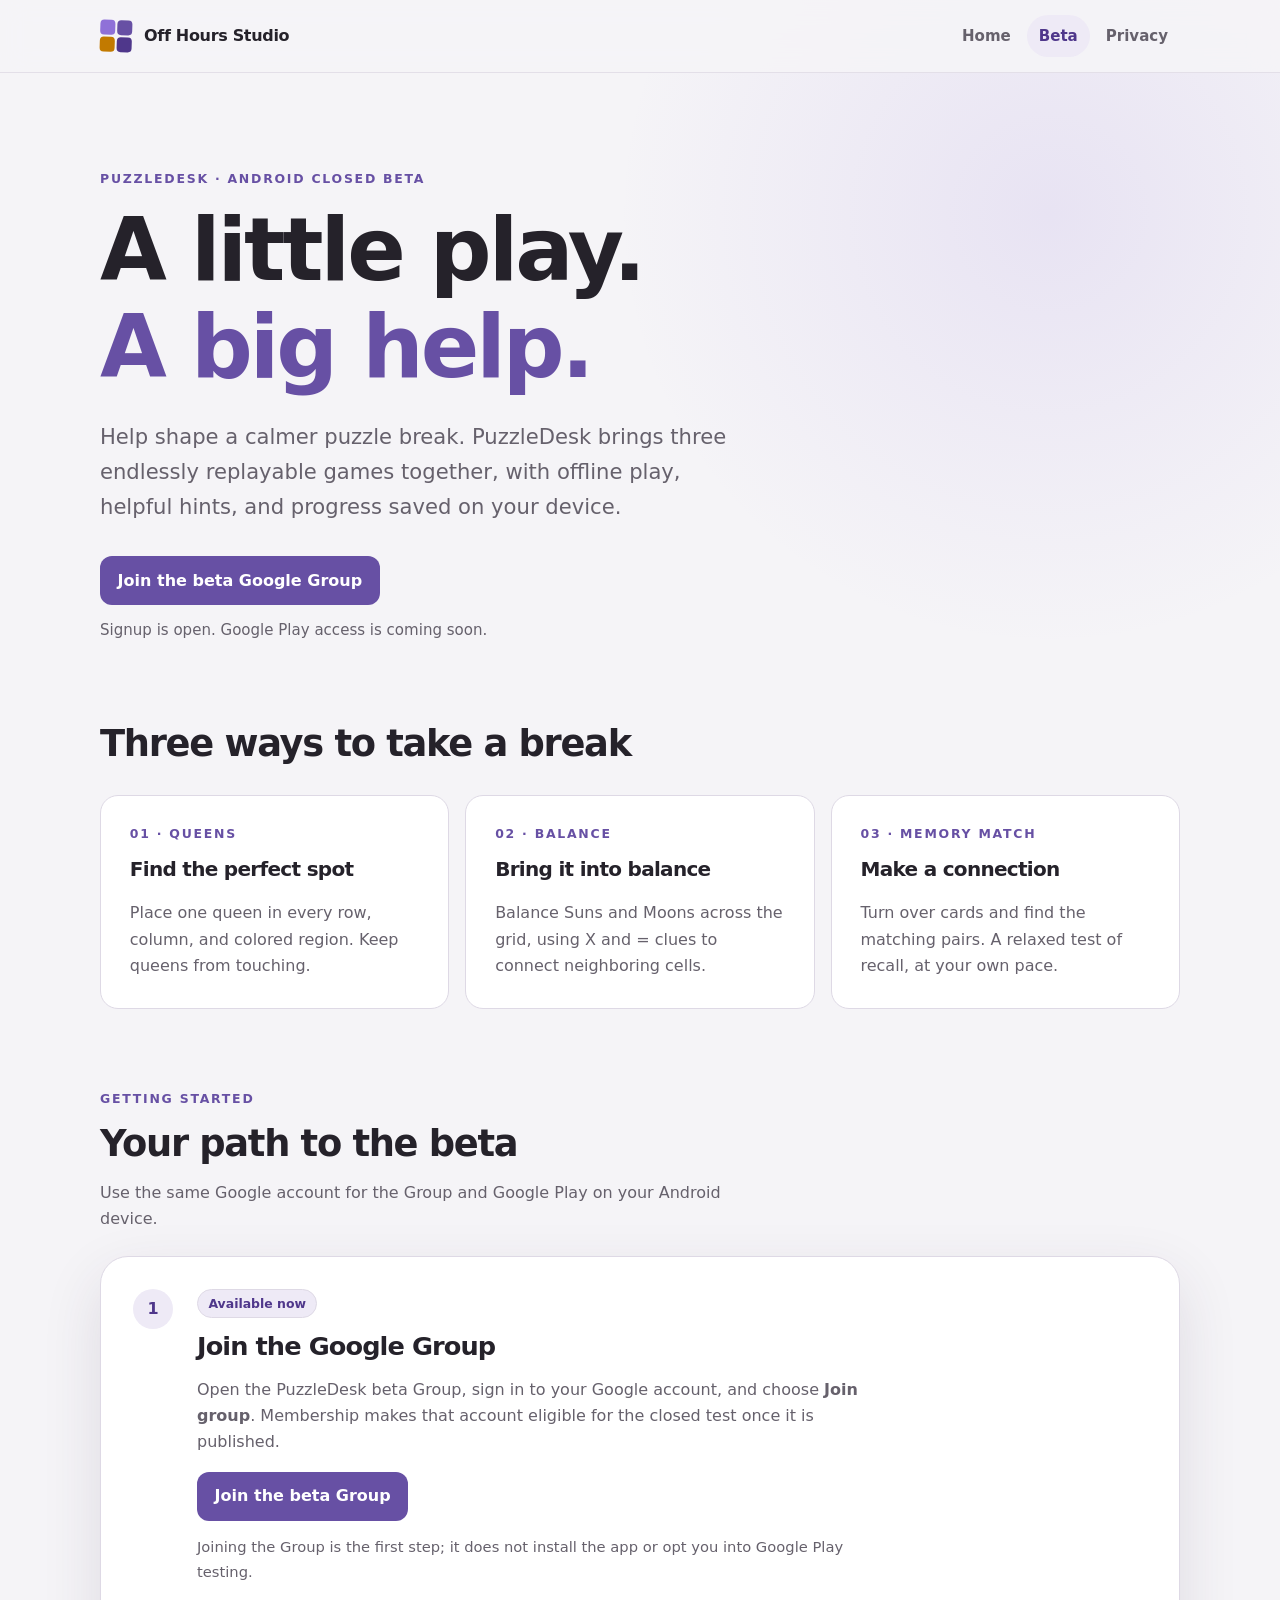
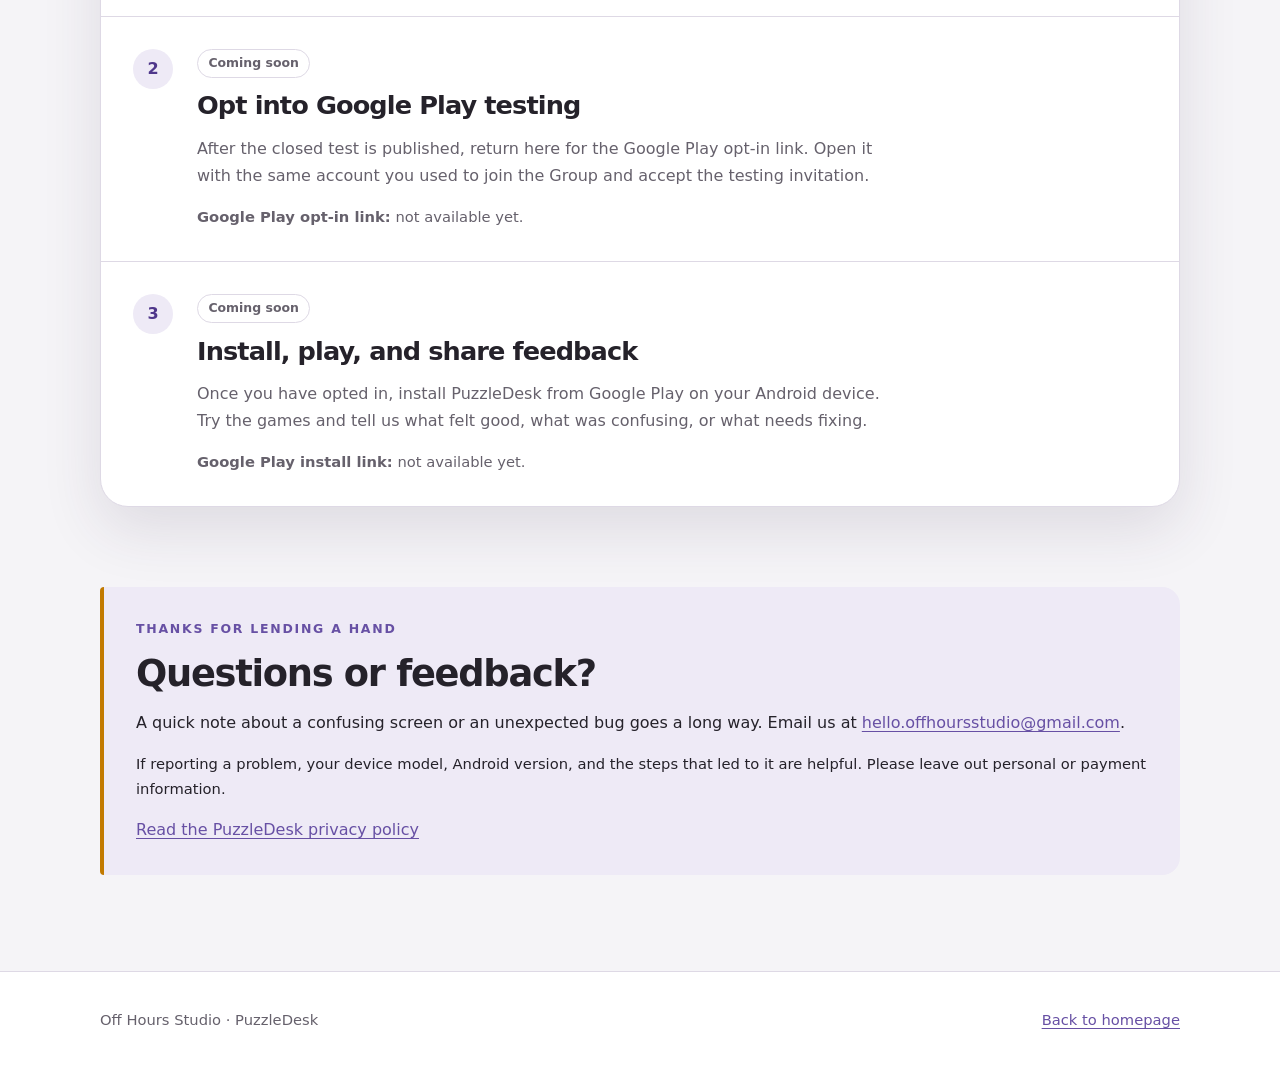
==== puzzledesk/beta/index.html @ 0dcb1da9 "Initial beta page" ====
<!doctype html>
<html lang="en">
<head>
  <meta charset="utf-8">
  <meta name="viewport" content="width=device-width, initial-scale=1">
  <meta name="description" content="Join the PuzzleDesk Android beta from Off Hours Studio. Explore Queens, Balance, and Memory Match, and help us improve the app.">
  <meta name="theme-color" content="#6750a4">
  <title>Join the PuzzleDesk Beta · Off Hours Studio</title>
  <link rel="stylesheet" href="/styles.css">
  <link rel="stylesheet" href="/puzzledesk/beta/beta.css">
</head>
<body class="beta-page">
  <a class="beta-skip" href="#main">Skip to content</a>
  <header class="site-header">
    <div class="nav-shell">
      <a class="brand" href="/" aria-label="Off Hours Studio home">
        <span class="brand-mark" aria-hidden="true">
          <span></span><span></span><span></span><span></span>
        </span>
        <span>Off Hours Studio</span>
      </a>
      <nav aria-label="Primary navigation">
        <a href="/">Home</a>
        <a aria-current="page" href="/puzzledesk/beta/">Beta</a>
        <a href="/puzzledesk/privacy/">Privacy</a>
      </nav>
    </div>
  </header>

  <main id="main" class="shell beta-main">
    <header class="beta-intro">
      <p class="eyebrow">PuzzleDesk · Android closed beta</p>
      <h1>A little play.<br><span>A big help.</span></h1>
      <p class="hero-copy">Help shape a calmer puzzle break. PuzzleDesk brings three endlessly replayable games together, with offline play, helpful hints, and progress saved on your device.</p>
      <div class="beta-invite">
        <a class="button-link" href="https://groups.google.com/g/puzzledesk-beta">Join the beta Google Group</a>
        <p>Signup is open. Google Play access is coming soon.</p>
      </div>
    </header>

    <section class="beta-games" aria-labelledby="games-title">
      <h2 id="games-title">Three ways to take a break</h2>
      <div class="beta-game-grid">
        <article>
          <p class="eyebrow">01 · Queens</p>
          <h3>Find the perfect spot</h3>
          <p>Place one queen in every row, column, and colored region. Keep queens from touching.</p>
        </article>
        <article>
          <p class="eyebrow">02 · Balance</p>
          <h3>Bring it into balance</h3>
          <p>Balance Suns and Moons across the grid, using X and = clues to connect neighboring cells.</p>
        </article>
        <article>
          <p class="eyebrow">03 · Memory Match</p>
          <h3>Make a connection</h3>
          <p>Turn over cards and find the matching pairs. A relaxed test of recall, at your own pace.</p>
        </article>
      </div>
    </section>

    <section class="beta-enrollment" aria-labelledby="join-title">
      <div class="beta-section-heading">
        <p class="eyebrow">Getting started</p>
        <h2 id="join-title">Your path to the beta</h2>
        <p>Use the same Google account for the Group and Google Play on your Android device.</p>
      </div>
      <ol class="beta-steps">
        <li class="beta-step">
          <span class="beta-step-number" aria-hidden="true">1</span>
          <div>
            <span class="beta-status">Available now</span>
            <h3>Join the Google Group</h3>
            <p>Open the PuzzleDesk beta Group, sign in to your Google account, and choose <strong>Join group</strong>. Membership makes that account eligible for the closed test once it is published.</p>
            <a class="button-link" href="https://groups.google.com/g/puzzledesk-beta">Join the beta Group</a>
            <p class="beta-note">Joining the Group is the first step; it does not install the app or opt you into Google Play testing.</p>
          </div>
        </li>
        <li class="beta-step">
          <span class="beta-step-number" aria-hidden="true">2</span>
          <div>
            <span class="beta-status beta-status-upcoming">Coming soon</span>
            <h3>Opt into Google Play testing</h3>
            <p>After the closed test is published, return here for the Google Play opt-in link. Open it with the same account you used to join the Group and accept the testing invitation.</p>
            <p class="beta-note"><strong>Google Play opt-in link:</strong> not available yet.</p>
          </div>
        </li>
        <li class="beta-step">
          <span class="beta-step-number" aria-hidden="true">3</span>
          <div>
            <span class="beta-status beta-status-upcoming">Coming soon</span>
            <h3>Install, play, and share feedback</h3>
            <p>Once you have opted in, install PuzzleDesk from Google Play on your Android device. Try the games and tell us what felt good, what was confusing, or what needs fixing.</p>
            <p class="beta-note"><strong>Google Play install link:</strong> not available yet.</p>
          </div>
        </li>
      </ol>
    </section>

    <aside class="beta-help" aria-labelledby="help-title">
      <div>
        <p class="eyebrow">Thanks for lending a hand</p>
        <h2 id="help-title">Questions or feedback?</h2>
        <p>A quick note about a confusing screen or an unexpected bug goes a long way. Email us at <a href="mailto:hello.offhoursstudio@gmail.com">hello.offhoursstudio@gmail.com</a>.</p>
        <p class="beta-note">If reporting a problem, your device model, Android version, and the steps that led to it are helpful. Please leave out personal or payment information.</p>
      </div>
      <a href="/puzzledesk/privacy/">Read the PuzzleDesk privacy policy</a>
    </aside>
  </main>

  <footer class="site-footer">
    <div class="shell footer-inner">
      <p>Off Hours Studio · PuzzleDesk</p>
      <a href="/">Back to homepage</a>
    </div>
  </footer>
</body>
</html>
---- styles.css ----
:root {
  color-scheme: light dark;
  --page: #f5f4f7;
  --surface: #ffffff;
  --surface-soft: #eeeaf6;
  --ink: #25222a;
  --muted: #66616c;
  --line: #ded9e5;
  --purple: #6750a4;
  --purple-deep: #4f378b;
  --lavender: #eaddff;
  --gold: #c27a00;
  --blue: #3570c4;
  --rose: #b94f70;
  --green: #3b8254;
  --shadow: 0 22px 60px rgba(54, 43, 72, 0.12);
  --radius-lg: 28px;
  --radius-md: 18px;
  --max-width: 1080px;
}

* {
  box-sizing: border-box;
}

html {
  scroll-behavior: smooth;
}

body {
  margin: 0;
  min-height: 100vh;
  background:
    radial-gradient(circle at 82% 8%, rgba(143, 113, 216, 0.13), transparent 27rem),
    var(--page);
  color: var(--ink);
  font-family: Inter, ui-sans-serif, system-ui, -apple-system, BlinkMacSystemFont, "Segoe UI", sans-serif;
  line-height: 1.65;
  text-rendering: optimizeLegibility;
}

a {
  color: var(--purple);
  text-underline-offset: 0.18em;
}

a:hover {
  color: var(--purple-deep);
}

a:focus-visible,
.button-link:focus-visible {
  outline: 3px solid var(--gold);
  outline-offset: 4px;
  border-radius: 6px;
}

.shell,
.nav-shell {
  width: min(calc(100% - 2rem), var(--max-width));
  margin-inline: auto;
}

.site-header {
  border-bottom: 1px solid color-mix(in srgb, var(--line) 78%, transparent);
  background: color-mix(in srgb, var(--page) 88%, transparent);
  backdrop-filter: blur(14px);
}

.nav-shell {
  min-height: 72px;
  display: flex;
  align-items: center;
  justify-content: space-between;
  gap: 1rem;
}

.brand {
  display: inline-flex;
  align-items: center;
  gap: 0.75rem;
  color: var(--ink);
  font-weight: 760;
  letter-spacing: -0.02em;
  text-decoration: none;
}

.brand-mark {
  width: 32px;
  height: 32px;
  display: grid;
  grid-template-columns: repeat(2, 1fr);
  gap: 2px;
  transform: rotate(2deg);
}

.brand-mark span {
  border-radius: 4px;
}

.brand-mark span:nth-child(1) { background: #8f71d8; }
.brand-mark span:nth-child(2) { background: #6750a4; }
.brand-mark span:nth-child(3) { background: #c27a00; }
.brand-mark span:nth-child(4) { background: #4f378b; }

nav {
  display: flex;
  align-items: center;
  gap: 0.25rem;
}

nav a {
  padding: 0.55rem 0.75rem;
  border-radius: 999px;
  color: var(--muted);
  font-size: 0.94rem;
  font-weight: 650;
  text-decoration: none;
}

nav a:hover,
nav a[aria-current="page"] {
  background: var(--surface-soft);
  color: var(--purple-deep);
}

.hero {
  padding-block: clamp(5rem, 11vw, 8rem) clamp(3rem, 7vw, 5rem);
}

.eyebrow {
  margin: 0 0 0.8rem;
  color: var(--purple);
  font-size: 0.78rem;
  font-weight: 800;
  letter-spacing: 0.14em;
  text-transform: uppercase;
}

h1,
h2,
h3 {
  margin-top: 0;
  line-height: 1.12;
  letter-spacing: -0.035em;
}

h1 {
  max-width: 820px;
  margin-bottom: 1.5rem;
  font-size: clamp(2.8rem, 8vw, 6rem);
  font-weight: 820;
}

h1 span {
  color: var(--purple);
}

.hero-copy {
  max-width: 650px;
  margin: 0;
  color: var(--muted);
  font-size: clamp(1.08rem, 2.2vw, 1.32rem);
}

.product-section {
  padding-bottom: clamp(5rem, 10vw, 8rem);
}

.product-card {
  display: grid;
  grid-template-columns: minmax(0, 1.25fr) minmax(260px, 0.75fr);
  gap: clamp(2rem, 6vw, 5rem);
  align-items: center;
  overflow: hidden;
  padding: clamp(1.5rem, 5vw, 4rem);
  border: 1px solid var(--line);
  border-radius: var(--radius-lg);
  background: var(--surface);
  box-shadow: var(--shadow);
}

.product-card h2 {
  margin-bottom: 1rem;
  font-size: clamp(2rem, 4vw, 3.15rem);
}

.product-copy > p:not(.eyebrow) {
  max-width: 650px;
  color: var(--muted);
  font-size: 1.05rem;
}

.feature-list {
  display: grid;
  grid-template-columns: repeat(2, minmax(0, 1fr));
  gap: 0.65rem 1.25rem;
  padding: 0;
  margin: 1.5rem 0 2rem;
  list-style: none;
}

.feature-list li {
  position: relative;
  padding-left: 1.35rem;
  color: var(--ink);
  font-weight: 590;
}

.feature-list li::before {
  content: "";
  position: absolute;
  top: 0.63em;
  left: 0;
  width: 0.52rem;
  height: 0.52rem;
  border-radius: 50%;
  background: var(--gold);
}

.button-link {
  display: inline-flex;
  align-items: center;
  justify-content: center;
  min-height: 46px;
  padding: 0.7rem 1.1rem;
  border-radius: 12px;
  background: var(--purple);
  color: #fff;
  font-weight: 720;
  text-decoration: none;
}

.button-link:hover {
  background: var(--purple-deep);
  color: #fff;
}

.puzzle-art {
  width: min(100%, 330px);
  aspect-ratio: 1;
  justify-self: center;
  display: grid;
  grid-template-columns: repeat(3, 1fr);
  gap: 7px;
  padding: 7px;
  border-radius: 24px;
  background: var(--surface-soft);
  transform: rotate(2deg);
}

.tile {
  border-radius: 16px;
  box-shadow: inset 0 0 0 1px rgba(25, 20, 30, 0.07);
}

.tile-one, .tile-six { background: #eaddff; }
.tile-two, .tile-eight { background: #ffeaa0; }
.tile-three { background: #b4e6f2; }
.tile-four, .tile-nine { background: #cad7f8; }
.tile-five { background: #c8ecc6; }
.tile-seven { background: #ffd0dc; }

.site-footer {
  border-top: 1px solid var(--line);
  background: var(--surface);
}

.footer-inner {
  min-height: 96px;
  display: flex;
  align-items: center;
  justify-content: space-between;
  gap: 1rem;
  color: var(--muted);
  font-size: 0.92rem;
}

.footer-inner p {
  margin: 0;
}

/* Privacy policy */
.policy-main {
  padding-block: clamp(3.5rem, 8vw, 6rem);
}

.policy-header {
  max-width: 780px;
  margin-bottom: 2.5rem;
}

.policy-header h1 {
  margin-bottom: 1rem;
  font-size: clamp(2.5rem, 7vw, 4.7rem);
}

.policy-meta {
  color: var(--muted);
  font-size: 0.94rem;
}

.policy-layout {
  display: grid;
  grid-template-columns: minmax(0, 220px) minmax(0, 720px);
  gap: clamp(2rem, 7vw, 5rem);
  align-items: start;
}

.policy-summary {
  position: sticky;
  top: 1.5rem;
  padding: 1.1rem;
  border: 1px solid var(--line);
  border-radius: var(--radius-md);
  background: var(--surface);
}

.policy-summary strong {
  display: block;
  margin-bottom: 0.55rem;
}

.policy-summary p {
  margin: 0;
  color: var(--muted);
  font-size: 0.92rem;
}

.policy-content {
  min-width: 0;
}

.policy-content section {
  padding: 0 0 2rem;
  margin: 0 0 2rem;
  border-bottom: 1px solid var(--line);
}

.policy-content section:last-child {
  border-bottom: 0;
}

.policy-content h2 {
  margin-bottom: 0.85rem;
  font-size: clamp(1.45rem, 3vw, 1.85rem);
}

.policy-content h3 {
  margin: 1.4rem 0 0.4rem;
  font-size: 1.08rem;
  letter-spacing: -0.015em;
}

.policy-content p,
.policy-content li {
  color: var(--muted);
}

.policy-content li + li {
  margin-top: 0.45rem;
}

.policy-content strong {
  color: var(--ink);
}

.notice {
  padding: 1rem 1.1rem;
  border-left: 4px solid var(--gold);
  border-radius: 4px 12px 12px 4px;
  background: color-mix(in srgb, var(--gold) 9%, var(--surface));
  color: var(--ink) !important;
}

@media (max-width: 760px) {
  .product-card,
  .policy-layout {
    grid-template-columns: 1fr;
  }

  .product-card {
    gap: 2.5rem;
  }

  .puzzle-art {
    width: min(78vw, 300px);
  }

  .policy-summary {
    position: static;
  }
}

@media (max-width: 560px) {
  .nav-shell {
    min-height: 64px;
  }

  .brand > span:last-child {
    font-size: 0.92rem;
  }

  nav a {
    padding-inline: 0.6rem;
  }

  .feature-list {
    grid-template-columns: 1fr;
  }

  .footer-inner {
    min-height: 112px;
    flex-direction: column;
    justify-content: center;
    align-items: flex-start;
  }
}

@media (prefers-reduced-motion: reduce) {
  html {
    scroll-behavior: auto;
  }
}

@media (prefers-color-scheme: dark) {
  :root {
    --page: #19171d;
    --surface: #242127;
    --surface-soft: #302b38;
    --ink: #f3eef6;
    --muted: #c8c0cc;
    --line: #453e4b;
    --purple: #d0bcff;
    --purple-deep: #eaddff;
    --lavender: #4f378b;
    --gold: #f5ba42;
    --blue: #7fb1f5;
    --shadow: 0 24px 70px rgba(0, 0, 0, 0.34);
  }

  body {
    background:
      radial-gradient(circle at 82% 8%, rgba(143, 113, 216, 0.17), transparent 27rem),
      var(--page);
  }

  .brand-mark span:nth-child(1) { background: #eaddff; }
  .brand-mark span:nth-child(2) { background: #d0bcff; }
  .brand-mark span:nth-child(3) { background: #f5ba42; }
  .brand-mark span:nth-child(4) { background: #8f71d8; }

  .button-link {
    color: #241a33;
  }

  .button-link:hover {
    color: #241a33;
  }

  .tile {
    box-shadow: inset 0 0 0 1px rgba(255, 255, 255, 0.09);
  }

  .tile-one, .tile-six { background: #5e3f70; }
  .tile-two, .tile-eight { background: #544814; }
  .tile-three { background: #124a5e; }
  .tile-four, .tile-nine { background: #22386e; }
  .tile-five { background: #1c5222; }
  .tile-seven { background: #5e2638; }
}
---- puzzledesk/beta/beta.css ----
/* Beta-page additions. Shared site colors, typography, buttons and themes live in /styles.css. */
.beta-main {
  padding-block: clamp(3rem, 8vw, 6rem);
}

.beta-skip {
  position: absolute;
  left: 1rem;
  top: -5rem;
  z-index: 1;
  padding: 0.7rem 1rem;
  background: var(--surface);
}

.beta-skip:focus {
  top: 1rem;
}

.beta-intro {
  max-width: 780px;
}

.beta-intro h1 {
  font-size: clamp(2.8rem, 7vw, 5.4rem);
}

.beta-invite {
  margin-top: 2rem;
}

.beta-invite p,
.beta-section-heading > p:last-child {
  color: var(--muted);
}

.beta-invite p {
  margin: 0.8rem 0 0;
  font-size: 0.94rem;
}

.beta-games,
.beta-enrollment {
  margin-top: clamp(3rem, 7vw, 5rem);
}

.beta-games > h2,
.beta-section-heading h2,
.beta-help h2 {
  font-size: clamp(1.6rem, 4vw, 2.3rem);
}

.beta-game-grid {
  display: grid;
  grid-template-columns: repeat(3, minmax(0, 1fr));
  gap: 1rem;
}

.beta-game-grid article {
  padding: clamp(1.2rem, 3vw, 1.8rem);
  border: 1px solid var(--line);
  border-radius: var(--radius-md);
  background: var(--surface);
}

.beta-game-grid h3 {
  font-size: 1.25rem;
}

.beta-game-grid p:last-child {
  margin-bottom: 0;
  color: var(--muted);
}

.beta-section-heading {
  max-width: 680px;
}

.beta-section-heading h2 {
  margin-bottom: 1rem;
}

.beta-steps {
  list-style: none;
  padding: 0;
  margin: 1.5rem 0 0;
  border: 1px solid var(--line);
  border-radius: var(--radius-lg);
  background: var(--surface);
  box-shadow: var(--shadow);
  overflow: hidden;
}

.beta-step {
  display: grid;
  grid-template-columns: 2.5rem minmax(0, 1fr);
  gap: clamp(0.8rem, 3vw, 1.5rem);
  padding: clamp(1.2rem, 4vw, 2rem);
}

.beta-step + .beta-step {
  border-top: 1px solid var(--line);
}

.beta-step-number {
  display: grid;
  place-items: center;
  width: 2.5rem;
  height: 2.5rem;
  border-radius: 50%;
  background: var(--surface-soft);
  color: var(--purple-deep);
  font-weight: 800;
}

.beta-step h3 {
  margin: 0.85rem 0 0.75rem;
  font-size: clamp(1.25rem, 3vw, 1.6rem);
}

.beta-step p {
  max-width: 700px;
  color: var(--muted);
}

.beta-step p:last-child {
  margin-bottom: 0;
}

.beta-status {
  display: inline-block;
  padding: 0.2rem 0.65rem;
  border: 1px solid var(--line);
  border-radius: 999px;
  background: var(--surface-soft);
  color: var(--purple-deep);
  font-size: 0.78rem;
  font-weight: 750;
}

.beta-status-upcoming {
  background: transparent;
  color: var(--muted);
}

.beta-note {
  font-size: 0.92rem;
}

.beta-help {
  display: grid;
  grid-template-columns: minmax(0, 1fr);
  gap: 1rem;
  margin-top: clamp(3rem, 7vw, 5rem);
  padding: clamp(1.25rem, 4vw, 2rem);
  border-left: 4px solid var(--gold);
  border-radius: 4px var(--radius-md) var(--radius-md) 4px;
  background: var(--surface-soft);
}

.beta-help h2 {
  margin-bottom: 1rem;
}

.beta-help p:last-child {
  margin-bottom: 0;
}

.beta-help a {
  overflow-wrap: anywhere;
}

@media (max-width: 700px) {
  .beta-game-grid {
    grid-template-columns: 1fr;
  }
}

@media (max-width: 560px) {
  .beta-page .nav-shell {
    flex-wrap: wrap;
    padding-block: 0.8rem;
    gap: 0.5rem;
  }

  .beta-page nav {
    flex-wrap: wrap;
  }

  .beta-invite .button-link,
  .beta-step .button-link {
    width: 100%;
    text-align: center;
  }
}
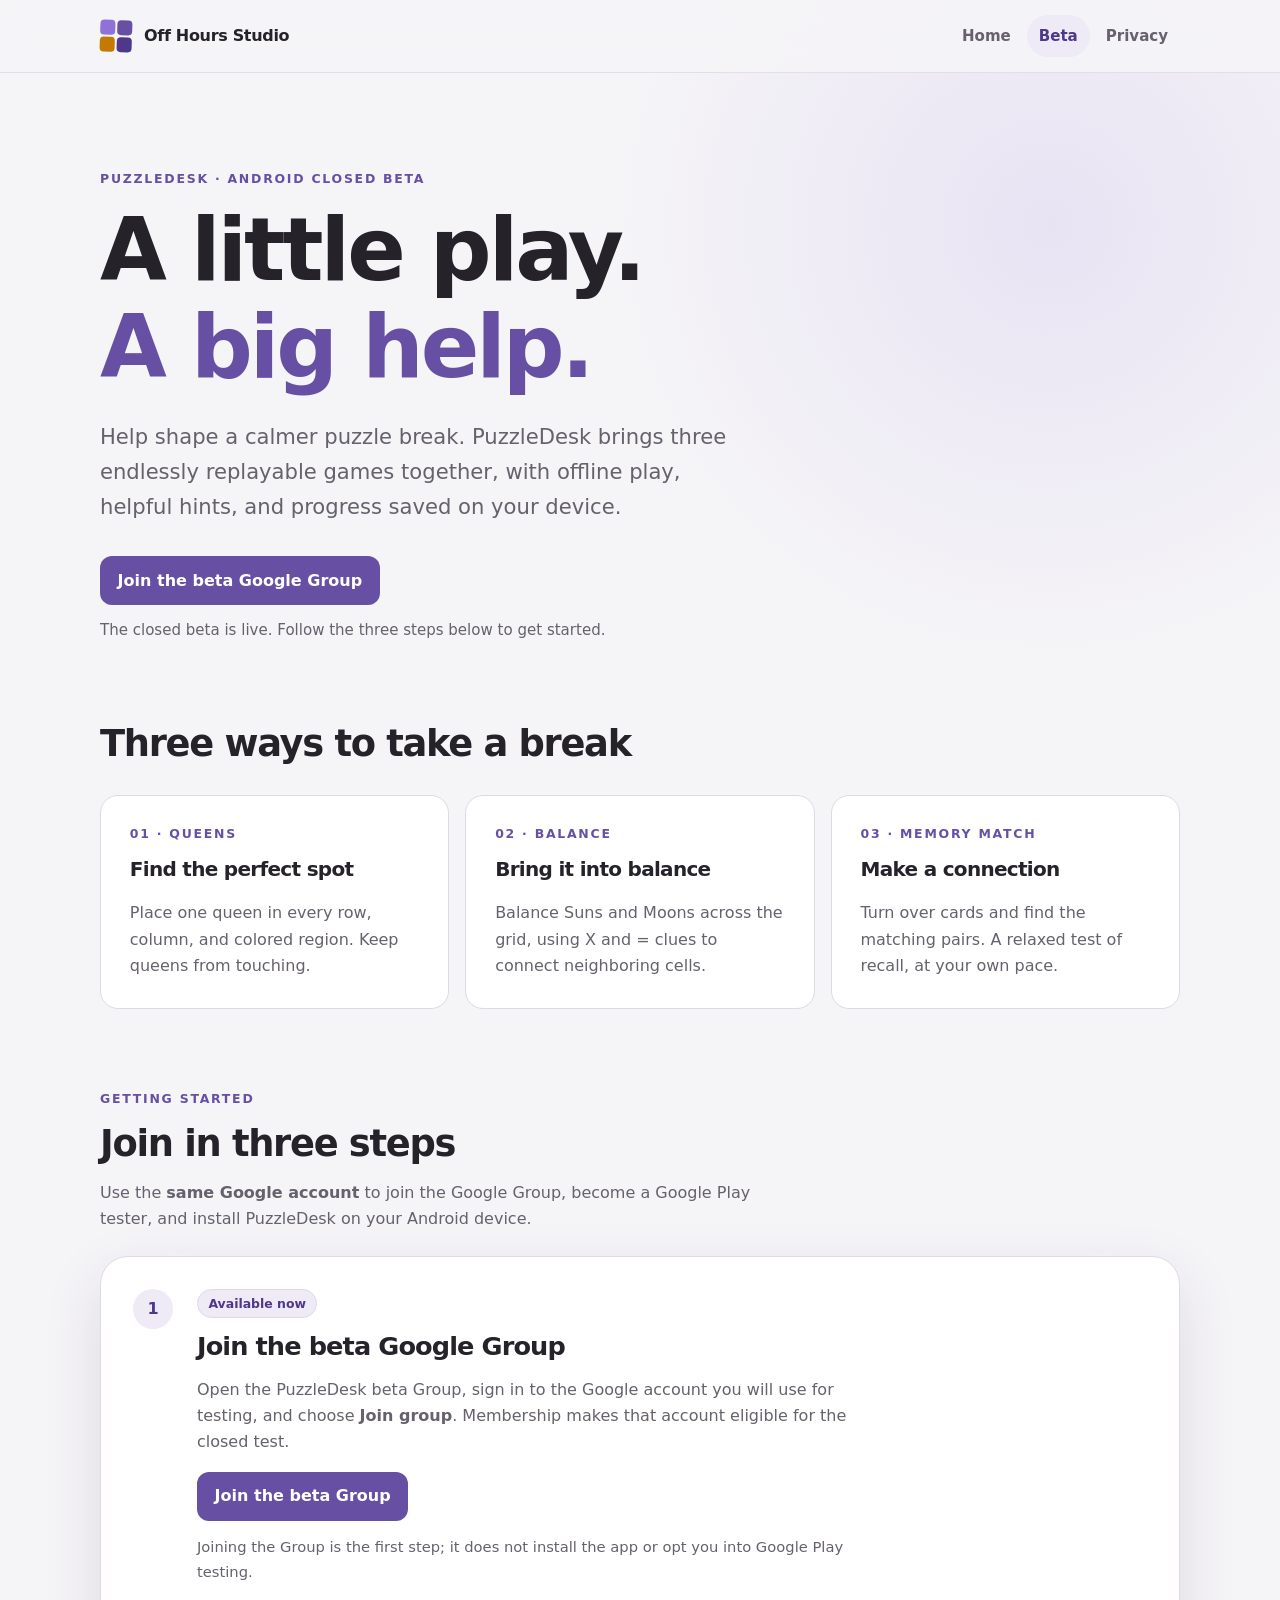
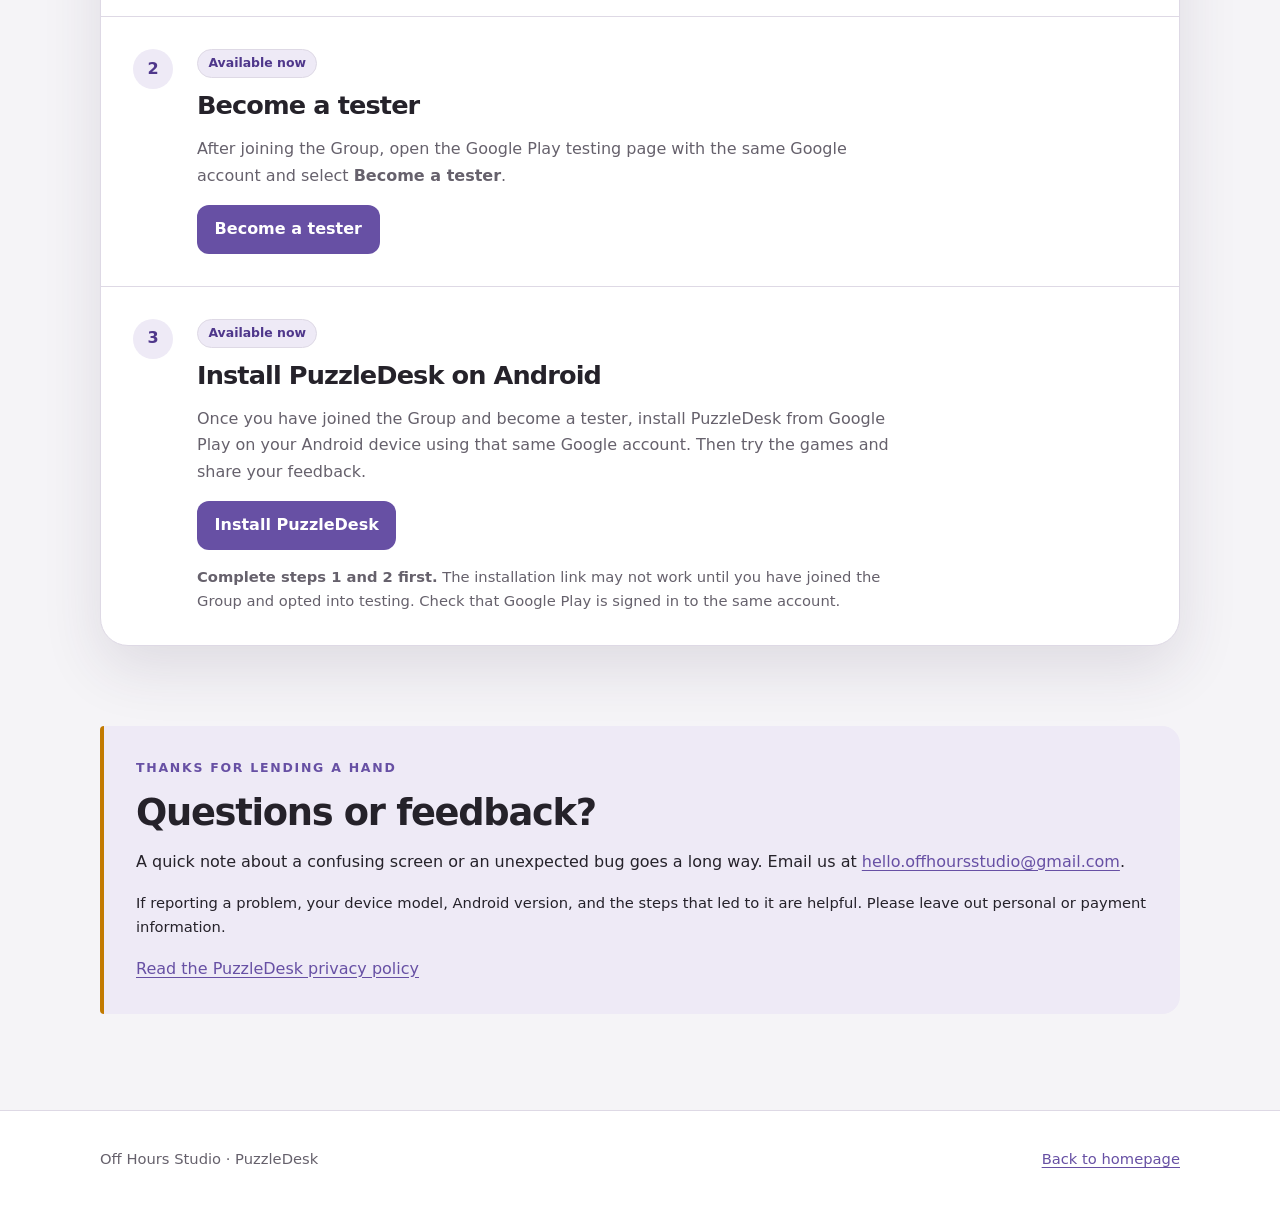
==== commit ee990082: "Add complete steps for joining Beta for PuzzleDesk" ====
--- a/puzzledesk/beta/index.html
+++ b/puzzledesk/beta/index.html
@@ -34,7 +34,7 @@
       <p class="hero-copy">Help shape a calmer puzzle break. PuzzleDesk brings three endlessly replayable games together, with offline play, helpful hints, and progress saved on your device.</p>
       <div class="beta-invite">
         <a class="button-link" href="https://groups.google.com/g/puzzledesk-beta">Join the beta Google Group</a>
-        <p>Signup is open. Google Play access is coming soon.</p>
+        <p>The closed beta is live. Follow the three steps below to get started.</p>
       </div>
     </header>
 
@@ -62,16 +62,16 @@
     <section class="beta-enrollment" aria-labelledby="join-title">
       <div class="beta-section-heading">
         <p class="eyebrow">Getting started</p>
-        <h2 id="join-title">Your path to the beta</h2>
-        <p>Use the same Google account for the Group and Google Play on your Android device.</p>
+        <h2 id="join-title">Join in three steps</h2>
+        <p>Use the <strong>same Google account</strong> to join the Google Group, become a Google Play tester, and install PuzzleDesk on your Android device.</p>
       </div>
       <ol class="beta-steps">
         <li class="beta-step">
           <span class="beta-step-number" aria-hidden="true">1</span>
           <div>
             <span class="beta-status">Available now</span>
-            <h3>Join the Google Group</h3>
-            <p>Open the PuzzleDesk beta Group, sign in to your Google account, and choose <strong>Join group</strong>. Membership makes that account eligible for the closed test once it is published.</p>
+            <h3>Join the beta Google Group</h3>
+            <p>Open the PuzzleDesk beta Group, sign in to the Google account you will use for testing, and choose <strong>Join group</strong>. Membership makes that account eligible for the closed test.</p>
             <a class="button-link" href="https://groups.google.com/g/puzzledesk-beta">Join the beta Group</a>
             <p class="beta-note">Joining the Group is the first step; it does not install the app or opt you into Google Play testing.</p>
           </div>
@@ -79,19 +79,20 @@
         <li class="beta-step">
           <span class="beta-step-number" aria-hidden="true">2</span>
           <div>
-            <span class="beta-status beta-status-upcoming">Coming soon</span>
-            <h3>Opt into Google Play testing</h3>
-            <p>After the closed test is published, return here for the Google Play opt-in link. Open it with the same account you used to join the Group and accept the testing invitation.</p>
-            <p class="beta-note"><strong>Google Play opt-in link:</strong> not available yet.</p>
+            <span class="beta-status">Available now</span>
+            <h3>Become a tester</h3>
+            <p>After joining the Group, open the Google Play testing page with the same Google account and select <strong>Become a tester</strong>.</p>
+            <a class="button-link" href="https://play.google.com/apps/testing/com.nicktodd12.puzzledesk">Become a tester</a>
           </div>
         </li>
         <li class="beta-step">
           <span class="beta-step-number" aria-hidden="true">3</span>
           <div>
-            <span class="beta-status beta-status-upcoming">Coming soon</span>
-            <h3>Install, play, and share feedback</h3>
-            <p>Once you have opted in, install PuzzleDesk from Google Play on your Android device. Try the games and tell us what felt good, what was confusing, or what needs fixing.</p>
-            <p class="beta-note"><strong>Google Play install link:</strong> not available yet.</p>
+            <span class="beta-status">Available now</span>
+            <h3>Install PuzzleDesk on Android</h3>
+            <p>Once you have joined the Group and become a tester, install PuzzleDesk from Google Play on your Android device using that same Google account. Then try the games and share your feedback.</p>
+            <a class="button-link" href="https://play.google.com/store/apps/details?id=com.nicktodd12.puzzledesk">Install PuzzleDesk</a>
+            <p class="beta-note"><strong>Complete steps 1 and 2 first.</strong> The installation link may not work until you have joined the Group and opted into testing. Check that Google Play is signed in to the same account.</p>
           </div>
         </li>
       </ol>
--- a/styles.css
+++ b/styles.css
@@ -395,6 +395,13 @@
 @media (max-width: 560px) {
   .nav-shell {
     min-height: 64px;
+    flex-wrap: wrap;
+    padding-block: 0.8rem;
+    gap: 0.5rem;
+  }
+
+  nav {
+    flex-wrap: wrap;
   }
 
   .brand > span:last-child {
--- a/puzzledesk/beta/beta.css
+++ b/puzzledesk/beta/beta.css
@@ -176,16 +176,6 @@
 }
 
 @media (max-width: 560px) {
-  .beta-page .nav-shell {
-    flex-wrap: wrap;
-    padding-block: 0.8rem;
-    gap: 0.5rem;
-  }
-
-  .beta-page nav {
-    flex-wrap: wrap;
-  }
-
   .beta-invite .button-link,
   .beta-step .button-link {
     width: 100%;
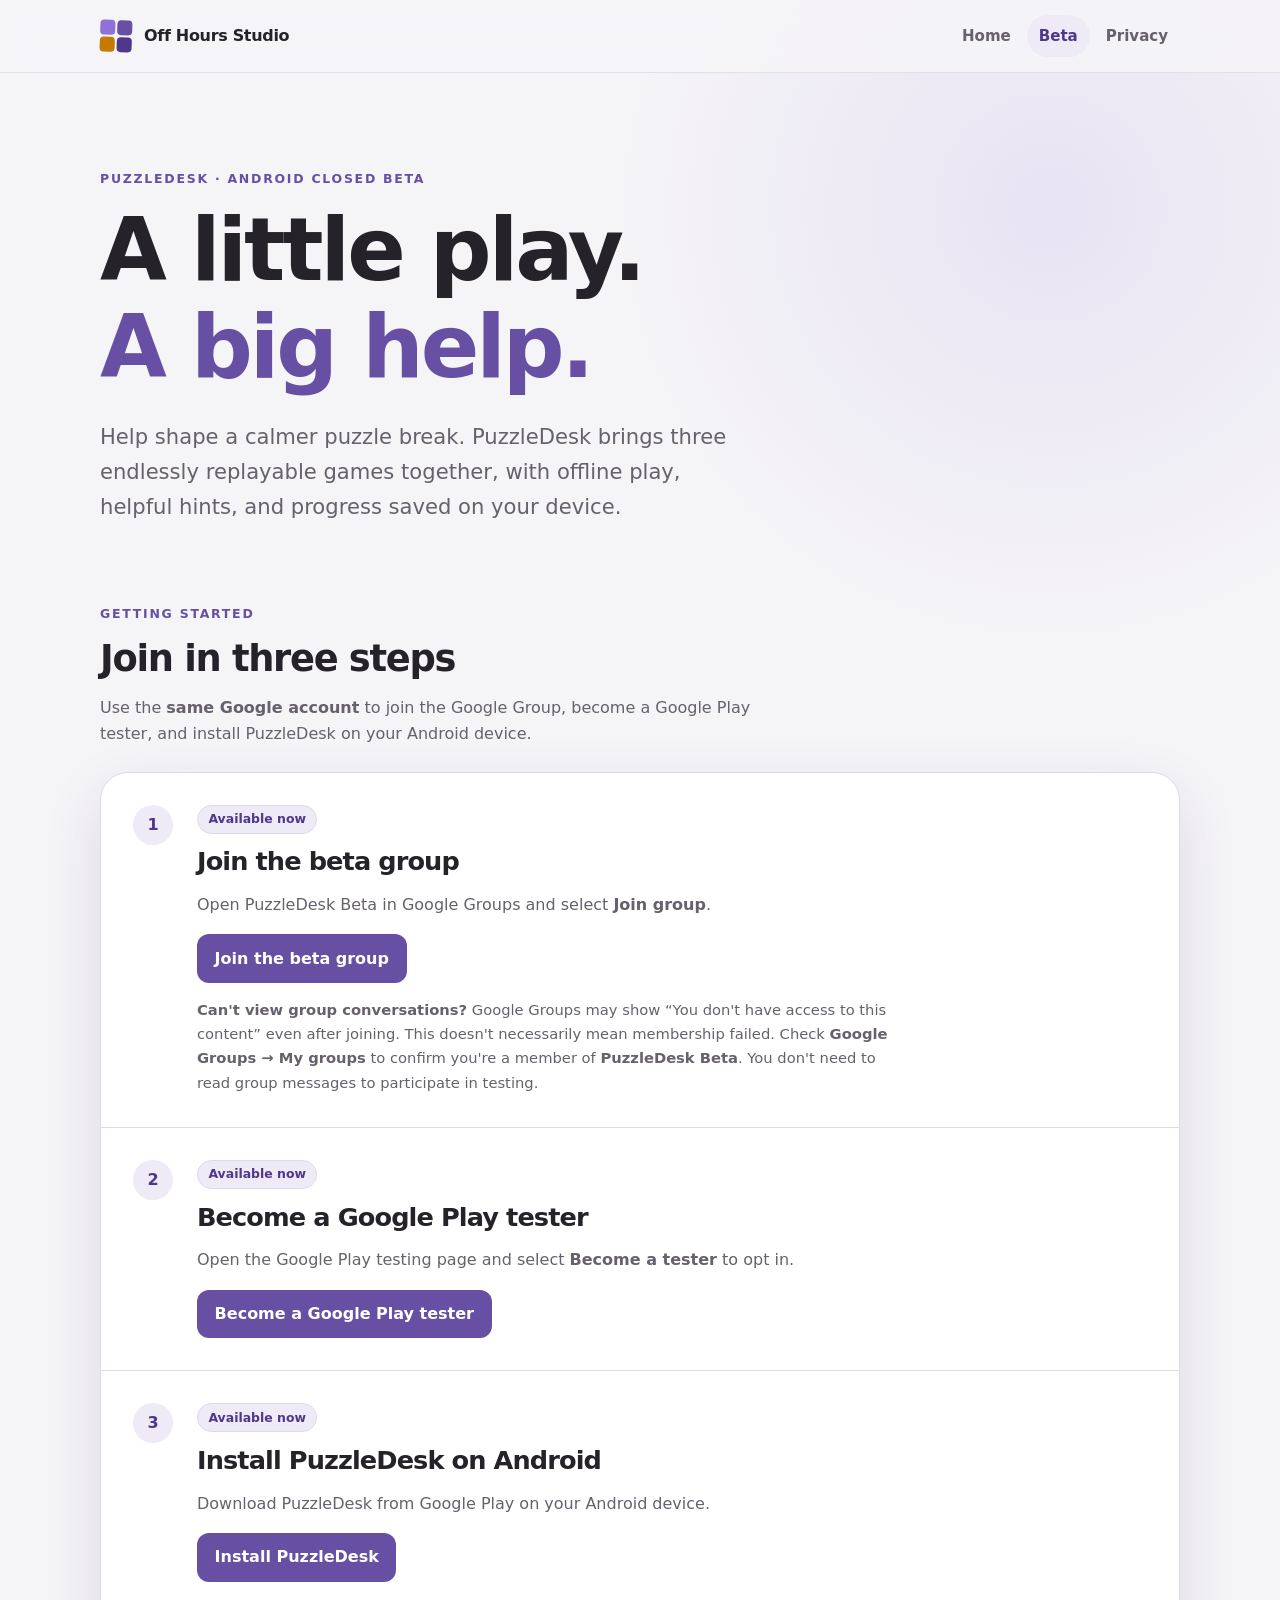
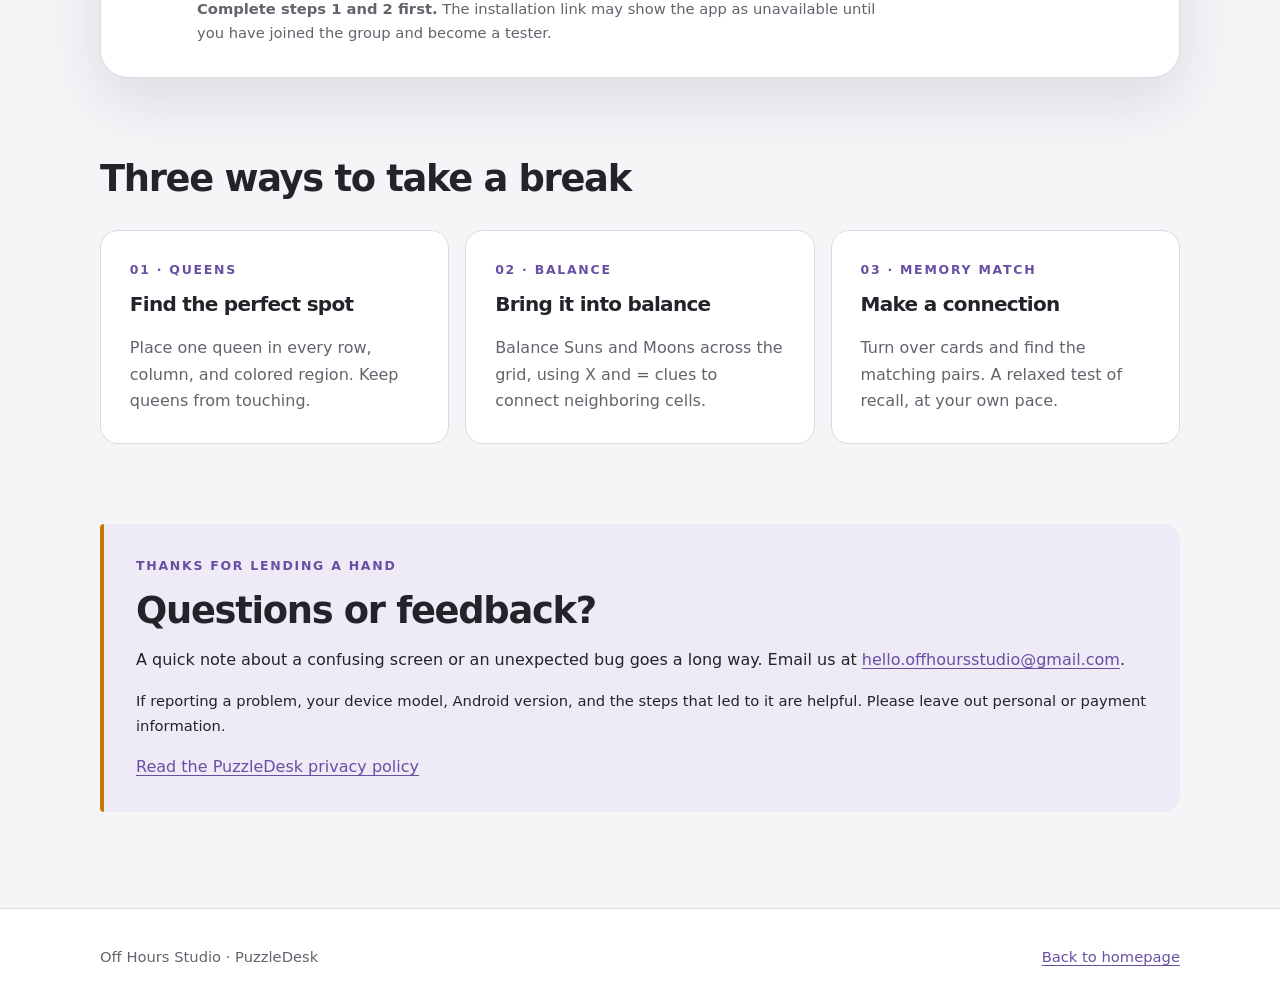
==== commit 6b0230a1: "Update beta instructions UI" ====
--- a/puzzledesk/beta/index.html
+++ b/puzzledesk/beta/index.html
@@ -32,11 +32,46 @@
       <p class="eyebrow">PuzzleDesk · Android closed beta</p>
       <h1>A little play.<br><span>A big help.</span></h1>
       <p class="hero-copy">Help shape a calmer puzzle break. PuzzleDesk brings three endlessly replayable games together, with offline play, helpful hints, and progress saved on your device.</p>
-      <div class="beta-invite">
-        <a class="button-link" href="https://groups.google.com/g/puzzledesk-beta">Join the beta Google Group</a>
-        <p>The closed beta is live. Follow the three steps below to get started.</p>
+    </header>
+
+    <section class="beta-enrollment" aria-labelledby="join-title">
+      <div class="beta-section-heading">
+        <p class="eyebrow">Getting started</p>
+        <h2 id="join-title">Join in three steps</h2>
+        <p>Use the <strong>same Google account</strong> to join the Google Group, become a Google Play tester, and install PuzzleDesk on your Android device.</p>
       </div>
-    </header>
+      <ol class="beta-steps">
+        <li class="beta-step">
+          <span class="beta-step-number" aria-hidden="true">1</span>
+          <div>
+            <span class="beta-status">Available now</span>
+            <h3>Join the beta group</h3>
+            <p>Open PuzzleDesk Beta in Google Groups and select <strong>Join group</strong>.</p>
+            <a class="button-link" href="https://groups.google.com/g/puzzledesk-beta">Join the beta group</a>
+            <p class="beta-note"><strong>Can't view group conversations?</strong> Google Groups may show “You don't have access to this content” even after joining. This doesn't necessarily mean membership failed. Check <strong>Google Groups → My groups</strong> to confirm you're a member of <strong>PuzzleDesk Beta</strong>. You don't need to read group messages to participate in testing.</p>
+          </div>
+        </li>
+        <li class="beta-step">
+          <span class="beta-step-number" aria-hidden="true">2</span>
+          <div>
+            <span class="beta-status">Available now</span>
+            <h3>Become a Google Play tester</h3>
+            <p>Open the Google Play testing page and select <strong>Become a tester</strong> to opt in.</p>
+            <a class="button-link" href="https://play.google.com/apps/testing/com.nicktodd12.puzzledesk">Become a Google Play tester</a>
+          </div>
+        </li>
+        <li class="beta-step">
+          <span class="beta-step-number" aria-hidden="true">3</span>
+          <div>
+            <span class="beta-status">Available now</span>
+            <h3>Install PuzzleDesk on Android</h3>
+            <p>Download PuzzleDesk from Google Play on your Android device.</p>
+            <a class="button-link" href="https://play.google.com/store/apps/details?id=com.nicktodd12.puzzledesk">Install PuzzleDesk</a>
+            <p class="beta-note"><strong>Complete steps 1 and 2 first.</strong> The installation link may show the app as unavailable until you have joined the group and become a tester.</p>
+          </div>
+        </li>
+      </ol>
+    </section>
 
     <section class="beta-games" aria-labelledby="games-title">
       <h2 id="games-title">Three ways to take a break</h2>
@@ -59,45 +94,6 @@
       </div>
     </section>
 
-    <section class="beta-enrollment" aria-labelledby="join-title">
-      <div class="beta-section-heading">
-        <p class="eyebrow">Getting started</p>
-        <h2 id="join-title">Join in three steps</h2>
-        <p>Use the <strong>same Google account</strong> to join the Google Group, become a Google Play tester, and install PuzzleDesk on your Android device.</p>
-      </div>
-      <ol class="beta-steps">
-        <li class="beta-step">
-          <span class="beta-step-number" aria-hidden="true">1</span>
-          <div>
-            <span class="beta-status">Available now</span>
-            <h3>Join the beta Google Group</h3>
-            <p>Open the PuzzleDesk beta Group, sign in to the Google account you will use for testing, and choose <strong>Join group</strong>. Membership makes that account eligible for the closed test.</p>
-            <a class="button-link" href="https://groups.google.com/g/puzzledesk-beta">Join the beta Group</a>
-            <p class="beta-note">Joining the Group is the first step; it does not install the app or opt you into Google Play testing.</p>
-          </div>
-        </li>
-        <li class="beta-step">
-          <span class="beta-step-number" aria-hidden="true">2</span>
-          <div>
-            <span class="beta-status">Available now</span>
-            <h3>Become a tester</h3>
-            <p>After joining the Group, open the Google Play testing page with the same Google account and select <strong>Become a tester</strong>.</p>
-            <a class="button-link" href="https://play.google.com/apps/testing/com.nicktodd12.puzzledesk">Become a tester</a>
-          </div>
-        </li>
-        <li class="beta-step">
-          <span class="beta-step-number" aria-hidden="true">3</span>
-          <div>
-            <span class="beta-status">Available now</span>
-            <h3>Install PuzzleDesk on Android</h3>
-            <p>Once you have joined the Group and become a tester, install PuzzleDesk from Google Play on your Android device using that same Google account. Then try the games and share your feedback.</p>
-            <a class="button-link" href="https://play.google.com/store/apps/details?id=com.nicktodd12.puzzledesk">Install PuzzleDesk</a>
-            <p class="beta-note"><strong>Complete steps 1 and 2 first.</strong> The installation link may not work until you have joined the Group and opted into testing. Check that Google Play is signed in to the same account.</p>
-          </div>
-        </li>
-      </ol>
-    </section>
-
     <aside class="beta-help" aria-labelledby="help-title">
       <div>
         <p class="eyebrow">Thanks for lending a hand</p>
